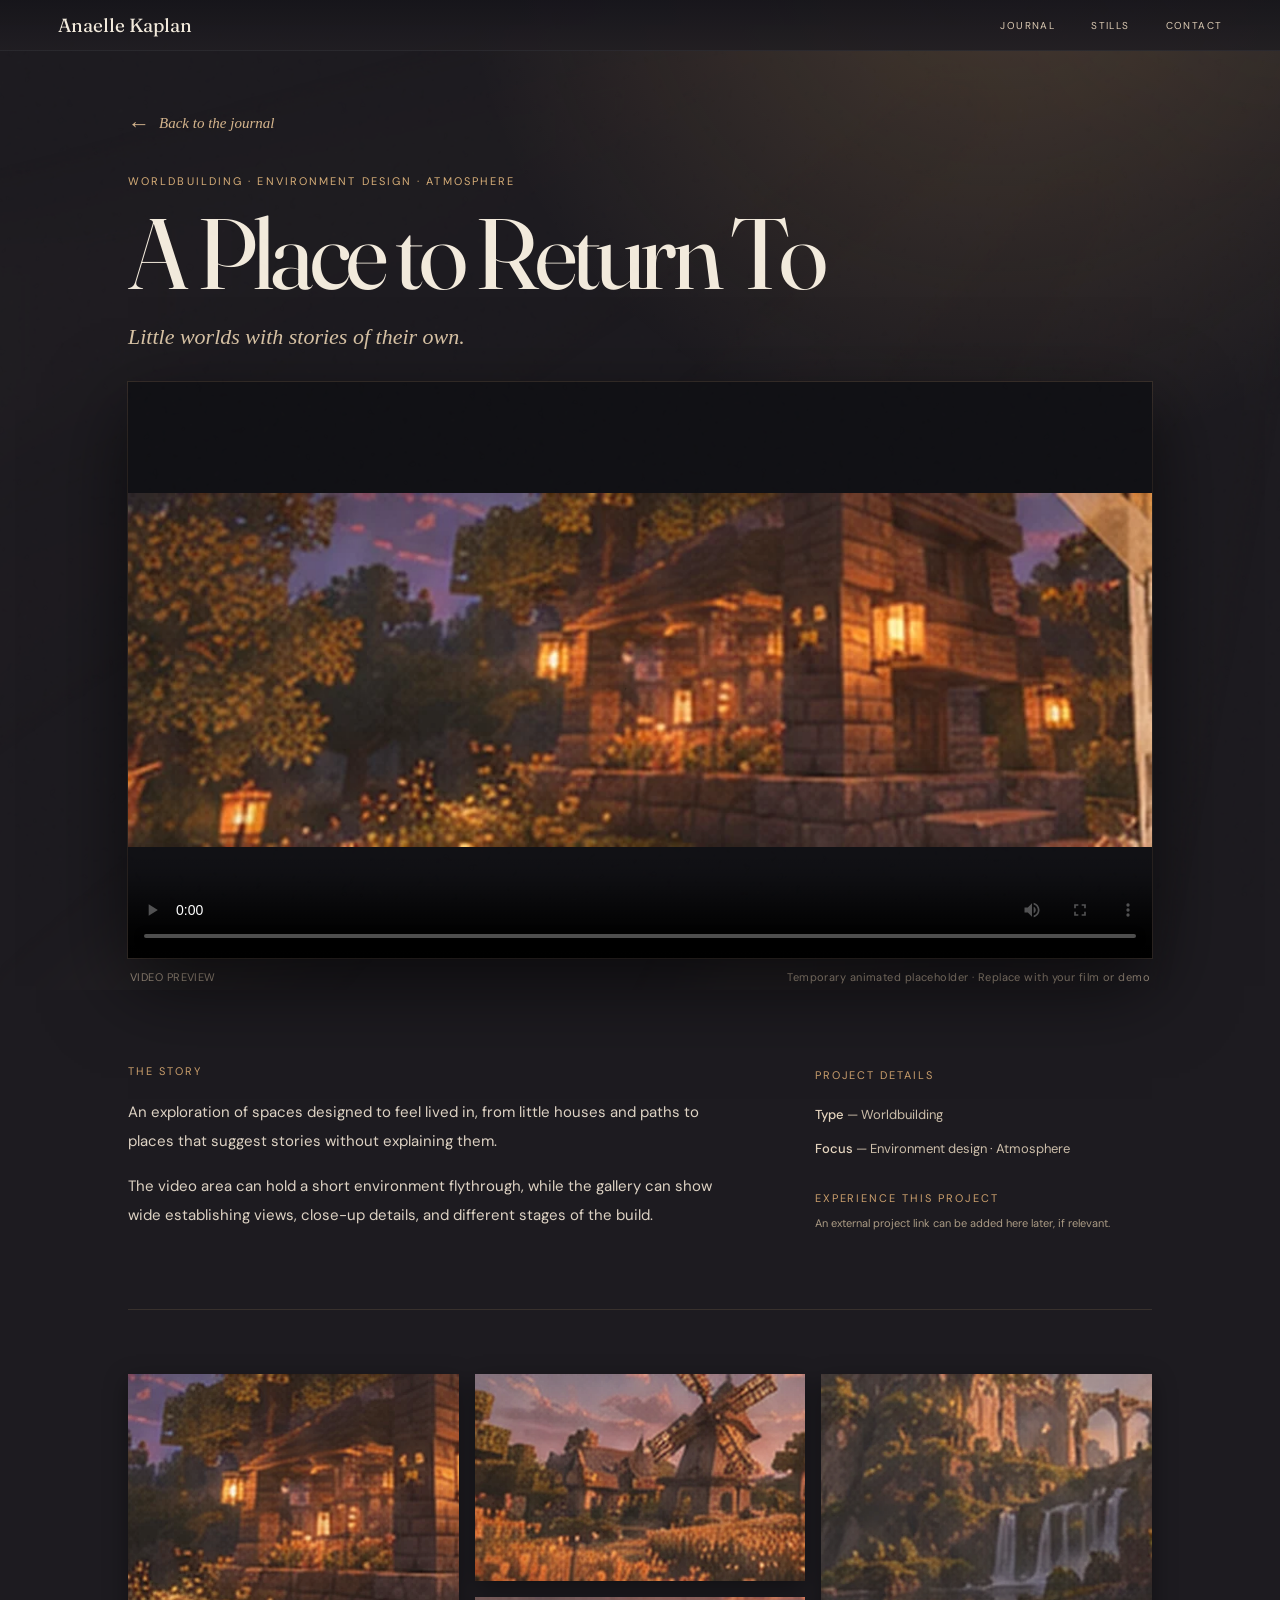
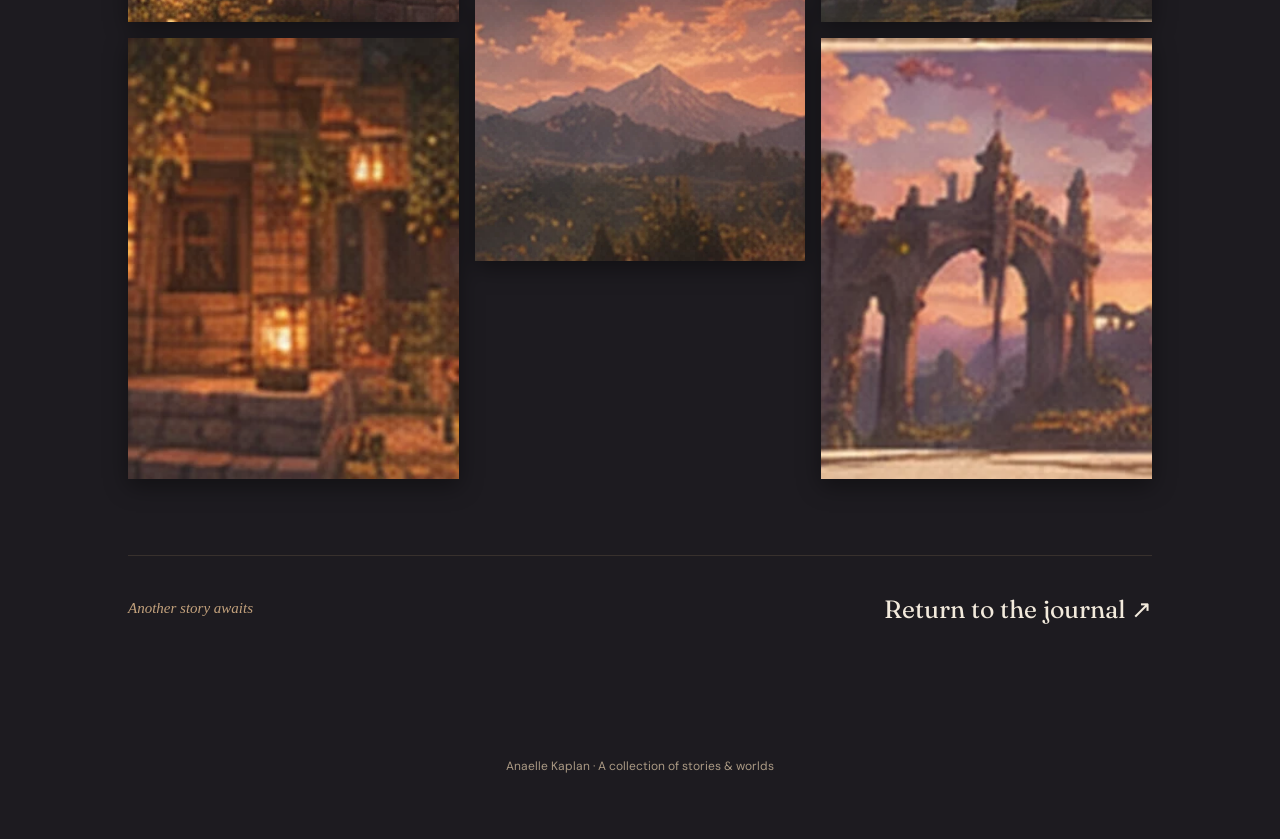
==== projects/a-place-to-return-to.html @ 109c337d "Add files via upload" ====
<!doctype html><html lang="en"><head><meta charset="utf-8"><meta name="viewport" content="width=device-width,initial-scale=1"><meta name="theme-color" content="#1d1b20"><title>A Place to Return To — Anaelle Kaplan</title><link rel="stylesheet" href="../project.css"></head>
<body><div class="light-layer" aria-hidden="true"></div><div class="grain" aria-hidden="true"></div>
<nav class="topnav" aria-label="Navigation"><a class="logo" href="../index.html#journal-a-place-to-return-to">Anaelle Kaplan</a><div class="topnav-links"><a href="../index.html#journal-a-place-to-return-to">Journal</a><a href="../index.html#stills">Stills</a><a href="../index.html#contact">Contact</a></div></nav>
<main class="wrapper"><a class="back" href="../index.html#journal-a-place-to-return-to"><span class="back-arrow">←</span> Back to the journal</a>
<header class="heading"><span class="category">Worldbuilding <span aria-hidden="true">·</span> Environment design · Atmosphere</span><h1>A Place to Return To</h1><p class="subtitle">Little worlds with stories of their own.</p></header>
<section aria-label="Project video"><div class="film-frame"><video controls playsinline preload="metadata" poster="../assets/cottage_game.webp" aria-label="Placeholder video preview for A Place to Return To"><source src="../videos/a-place-to-return-to.mp4" type="video/mp4">Your browser does not support HTML5 video.</video></div><div class="video-caption"><span>VIDEO PREVIEW</span><span>Temporary animated placeholder · Replace with your film or demo</span></div></section>
<section class="info-row"><div><span class="label">The story</span><div class="description"><p>An exploration of spaces designed to feel lived in, from little houses and paths to places that suggest stories without explaining them.</p><p>The video area can hold a short environment flythrough, while the gallery can show wide establishing views, close-up details, and different stages of the build.</p></div></div><aside class="notes"><span class="label">Project details</span><p><b>Type</b> — Worldbuilding</p><p><b>Focus</b> — Environment design · Atmosphere</p><span class="label" style="margin-top:30px;margin-bottom:8px">Experience this project</span><p class="example-note">An external project link can be added here later, if relevant.</p></aside></section>
<section class="gallery-section" aria-label="Project image gallery"><div class="gallery"><button type="button" data-lightbox aria-label="Expand image 1"><img src="../assets/cottage_game.webp" loading="lazy" decoding="async" alt="Placeholder gallery image 1 for A Place to Return To"></button><button type="button" data-lightbox aria-label="Expand image 2"><img src="../assets/world_cozy.webp" loading="lazy" decoding="async" alt="Placeholder gallery image 2 for A Place to Return To"></button><button type="button" data-lightbox aria-label="Expand image 3"><img src="../assets/world_minecraft.webp" loading="lazy" decoding="async" alt="Placeholder gallery image 3 for A Place to Return To"></button><button type="button" data-lightbox aria-label="Expand image 4"><img src="../assets/world_mountain.webp" loading="lazy" decoding="async" alt="Placeholder gallery image 4 for A Place to Return To"></button><button type="button" data-lightbox aria-label="Expand image 5"><img src="../assets/world_falls.webp" loading="lazy" decoding="async" alt="Placeholder gallery image 5 for A Place to Return To"></button><button type="button" data-lightbox aria-label="Expand image 6"><img src="../assets/fantasy_ruins.webp" loading="lazy" decoding="async" alt="Placeholder gallery image 6 for A Place to Return To"></button></div></section>
<div class="more"><span>Another story awaits</span><a href="../index.html#journal-a-place-to-return-to">Return to the journal ↗</a></div></main>
<footer class="footer">Anaelle Kaplan · A collection of stories & worlds</footer>
<div class="viewer" role="dialog" aria-modal="true" aria-label="Expanded gallery image"><button class="close" aria-label="Close image">Close ✕</button><img alt="Expanded gallery image"></div>
<script src="../project.js"></script></body></html>
---- project.css ----
@import url('https://fonts.googleapis.com/css2?family=DM+Sans:wght@400;500;600;700&family=Fraunces:opsz,wght,SOFT,WONK@9..144,400,0,1;9..144,500,0,1&display=swap');
:root{--bg:#1d1b20;--ink:#f2eadc;--dim:#cfc0ac;--gold:#f3c281;--warm:#d7ae78}
*,*::before,*::after{box-sizing:border-box} html{scroll-behavior:smooth}body{margin:0;background:var(--bg);color:var(--ink);font-family:'DM Sans',Arial,sans-serif;overflow-x:clip}
img{display:block;max-width:100%}button,a{font:inherit}a{color:inherit;text-decoration:none}button{cursor:pointer}:focus-visible{outline:3px solid var(--gold);outline-offset:3px}
/* Same background mood, without a repaint-heavy moving SVG. */
.light-layer{position:fixed;inset:0;z-index:0;pointer-events:none;background:radial-gradient(ellipse at 78% -6%,rgba(242,183,111,.19),transparent 38%)}
.light-layer::before{content:'';position:absolute;inset:-10%;background:url('../assets/light_rays.webp') 68% top/cover no-repeat;opacity:.115;mix-blend-mode:screen}
.grain{position:fixed;inset:0;z-index:3;pointer-events:none;opacity:.042;background-image:url("data:image/svg+xml,%3Csvg viewBox='0 0 150 150' xmlns='http://www.w3.org/2000/svg'%3E%3Cfilter id='f'%3E%3CfeTurbulence type='fractalNoise' baseFrequency='.7' numOctaves='2'/%3E%3C/filter%3E%3Crect width='150' height='150' filter='url(%23f)' opacity='.22'/%3E%3C/svg%3E")}
.topnav{position:sticky;top:0;z-index:30;display:flex;justify-content:space-between;align-items:center;gap:16px;padding:13px clamp(20px,4.5vw,72px);background:linear-gradient(180deg,#16151be9,#211e22e8);border-bottom:1px solid #ffffff15}
.logo{font-family:Fraunces,Georgia,serif;font-size:19px;white-space:nowrap}.topnav-links{display:flex;align-items:center;gap:clamp(13px,3vw,36px);color:#dccbb4;font-size:10px;letter-spacing:.14em;text-transform:uppercase}.topnav-links a:hover,.logo:hover{color:var(--gold)}
.wrapper{position:relative;z-index:1;max-width:1080px;margin:0 auto;padding:clamp(36px,5vw,72px) 28px 104px}
.back{display:inline-flex;align-items:center;gap:9px;font-family:Georgia,serif;font-style:italic;color:#d5b58d;font-size:15px;margin-bottom:42px}.back:hover{color:#ffe0b1}.back-arrow{font-style:normal;font-size:22px;line-height:.7}
.heading{margin:0 0 29px}.category{display:block;font-size:11px;letter-spacing:.19em;text-transform:uppercase;color:var(--warm);margin-bottom:16px}
h1,h2,h3{font-family:Fraunces,Georgia,serif;font-weight:400}h1{font-size:clamp(56px,8vw,100px);line-height:.99;letter-spacing:-.047em;margin:0 0 17px} .subtitle{font-family:Georgia,serif;color:#d9c4a6;font-size:clamp(17px,2.1vw,22px);font-style:italic;margin:0;line-height:1.5}
/* The film is the hero: clean 16:9 player with subtle warm frame. */
.film-frame{position:relative;background:#131216;box-shadow:0 28px 76px #0009,0 0 0 1px #e4b57b22;overflow:hidden;aspect-ratio:16 / 9}
.film-frame video{display:block;width:100%;height:100%;object-fit:contain;background:#111115}
.video-caption{display:flex;justify-content:space-between;gap:15px;flex-wrap:wrap;color:#a99a89;font-size:11px;letter-spacing:.04em;margin:12px 2px 0}
.info-row{display:grid;grid-template-columns:minmax(0,1.15fr) minmax(210px,.65fr);gap:clamp(26px,7vw,95px);padding:clamp(52px,7vw,80px) 0 62px;align-items:start;border-bottom:1px solid #dbb17b25}
.label{font-size:11px;letter-spacing:.18em;text-transform:uppercase;color:#cb9f6c;display:block;margin-bottom:20px}
.description{color:#ddd2c3;font-size:15px;line-height:1.93;max-width:610px}.description p{margin:0 0 16px}
.notes{padding:2px 0;color:#cbbda9;font-size:13px;line-height:1.65}.notes b{color:#e4d4be;font-weight:500}.notes p{margin:0 0 12px}
.external-link{display:inline-flex;align-items:center;gap:11px;margin-top:16px;color:#f4dbb5;padding-bottom:8px;border-bottom:1px solid #c69e704d;font-family:Fraunces,Georgia,serif;font-size:17px;transition:color .2s}.external-link:hover{color:#fff0d8}.external-link svg{width:16px;height:16px;stroke:currentColor}.example-note{display:block;color:#ab9b84;font-size:11px;line-height:1.6;margin-top:11px}
.gallery-section{padding:64px 0 28px}.gallery-section h2{font-size:clamp(40px,5.2vw,60px);margin:0 0 29px;letter-spacing:-.02em}.gallery{columns:3;column-gap:16px}.gallery button{display:block;position:relative;margin:0 0 16px;padding:0;width:100%;border:0;background:#27252a;break-inside:avoid;overflow:hidden;cursor:zoom-in;box-shadow:0 7px 22px #0006}.gallery img{width:100%;height:auto;object-fit:cover;transition:transform .35s,filter .35s;filter:saturate(.9)}.gallery button:hover img{transform:scale(1.025);filter:saturate(1.08)}.gallery button:nth-child(4n+1) img{aspect-ratio:4/3}.gallery button:nth-child(4n+2) img{aspect-ratio:3/4}.gallery button:nth-child(4n+3) img{aspect-ratio:16/10}.gallery button:nth-child(4n) img{aspect-ratio:5/4}
.more{padding-top:38px;display:flex;align-items:center;justify-content:space-between;gap:30px;border-top:1px solid #dbb17b25;margin-top:48px}.more span{font-family:Georgia,serif;font-style:italic;color:#c2a17c;font-size:15px}.more a{font-family:Fraunces,Georgia,serif;font-size:25px}.more a:hover{color:var(--gold)}
.footer{position:relative;z-index:1;text-align:center;padding:30px 22px 65px;color:#ab9a84;font-size:12px}
.viewer{position:fixed;inset:0;z-index:100;display:none;align-items:center;justify-content:center;background:#101014ed;padding:24px}.viewer.open{display:flex}.viewer img{display:block;max-width:min(1100px,94vw);max-height:90vh;object-fit:contain;box-shadow:0 20px 60px #0009}.viewer .close{position:absolute;right:24px;top:16px;color:#f5e7d3;background:#322c2a9c;border:1px solid #e9d3b331;border-radius:99px;padding:8px 13px}
@media(max-width:800px){.info-row{grid-template-columns:1fr;gap:16px}.gallery{columns:2}.topnav-links{gap:14px}.wrapper{padding:32px 18px 72px}.back{margin-bottom:28px}.more{flex-direction:column;align-items:start}.category{margin-bottom:13px}}
@media(max-width:480px){.gallery{columns:2;column-gap:10px}.gallery button{margin-bottom:10px}.topnav-links a:nth-child(2){display:none}.logo{font-size:16px}h1{font-size:49px}.film-frame{margin:0 -8px}.video-caption{font-size:10px}.gallery-section{padding-top:52px}}
@media(prefers-reduced-motion:reduce){html{scroll-behavior:auto}.gallery img{transition:none}}
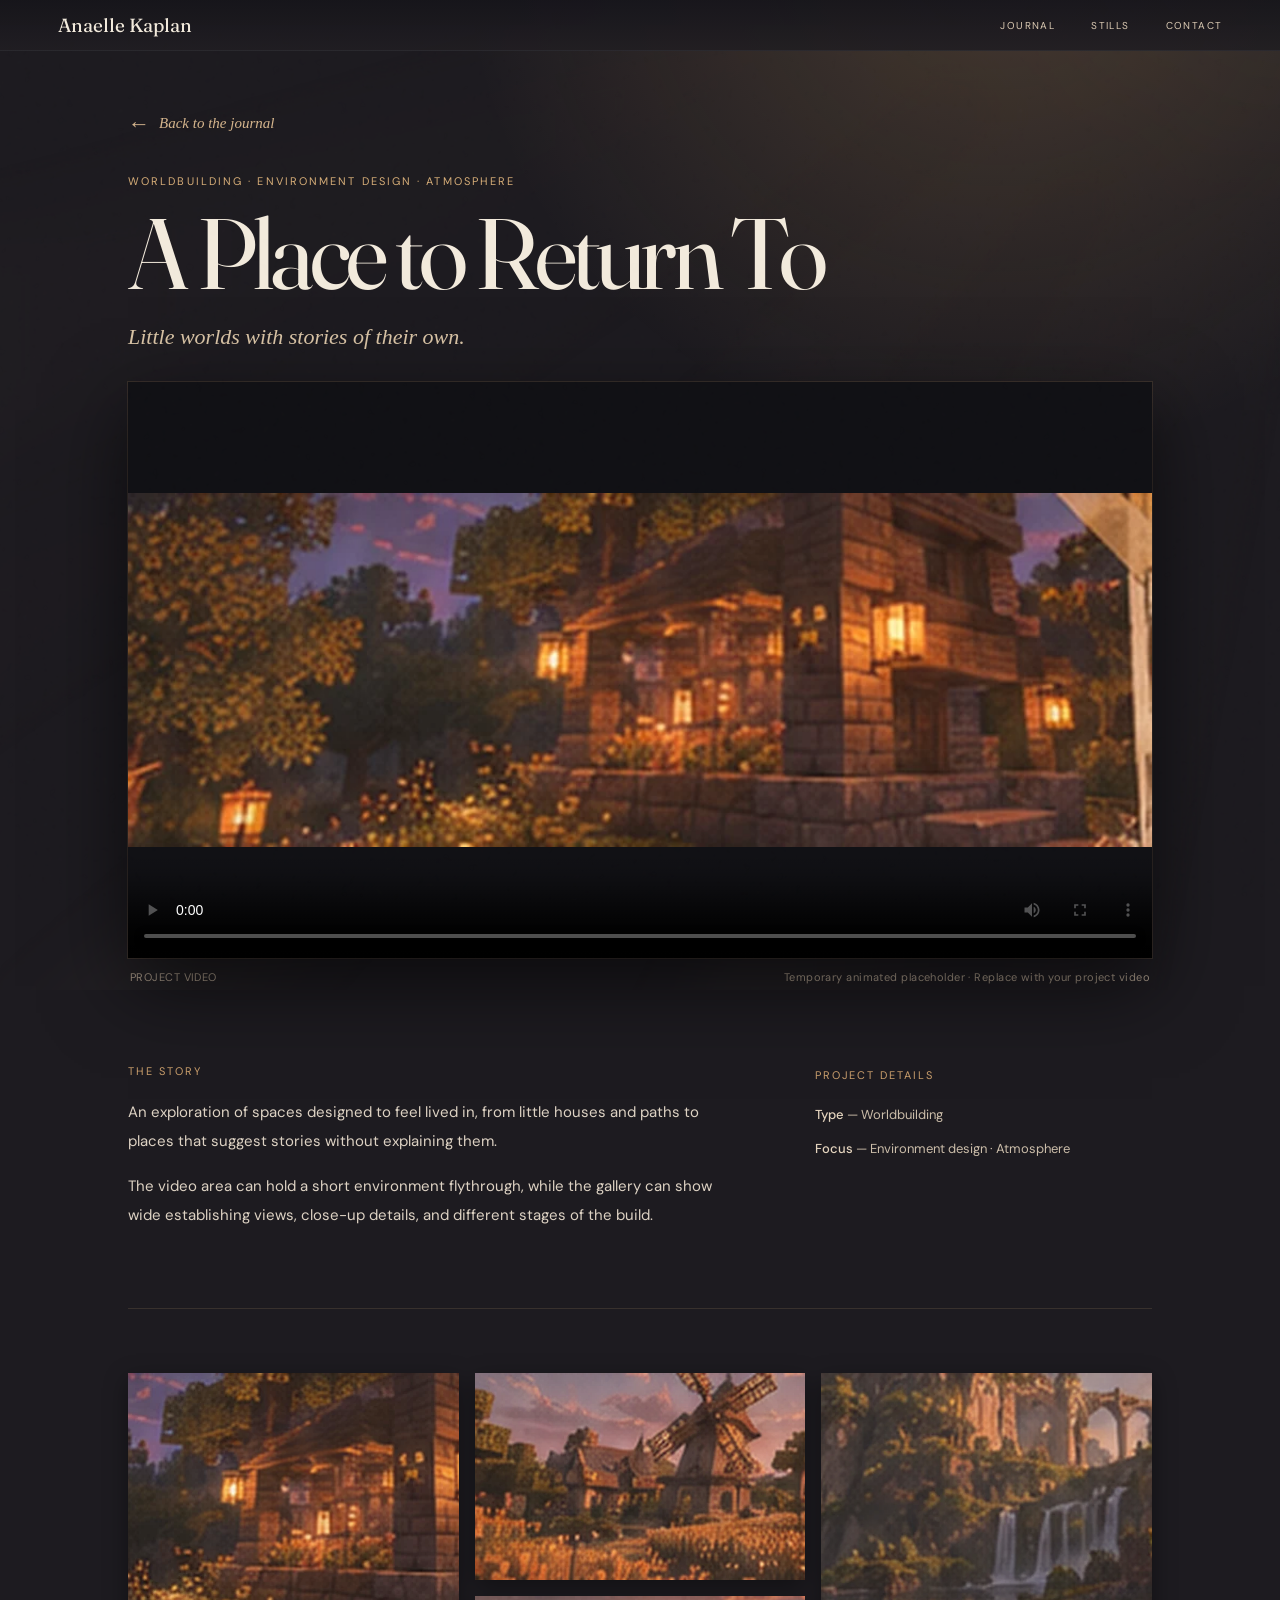
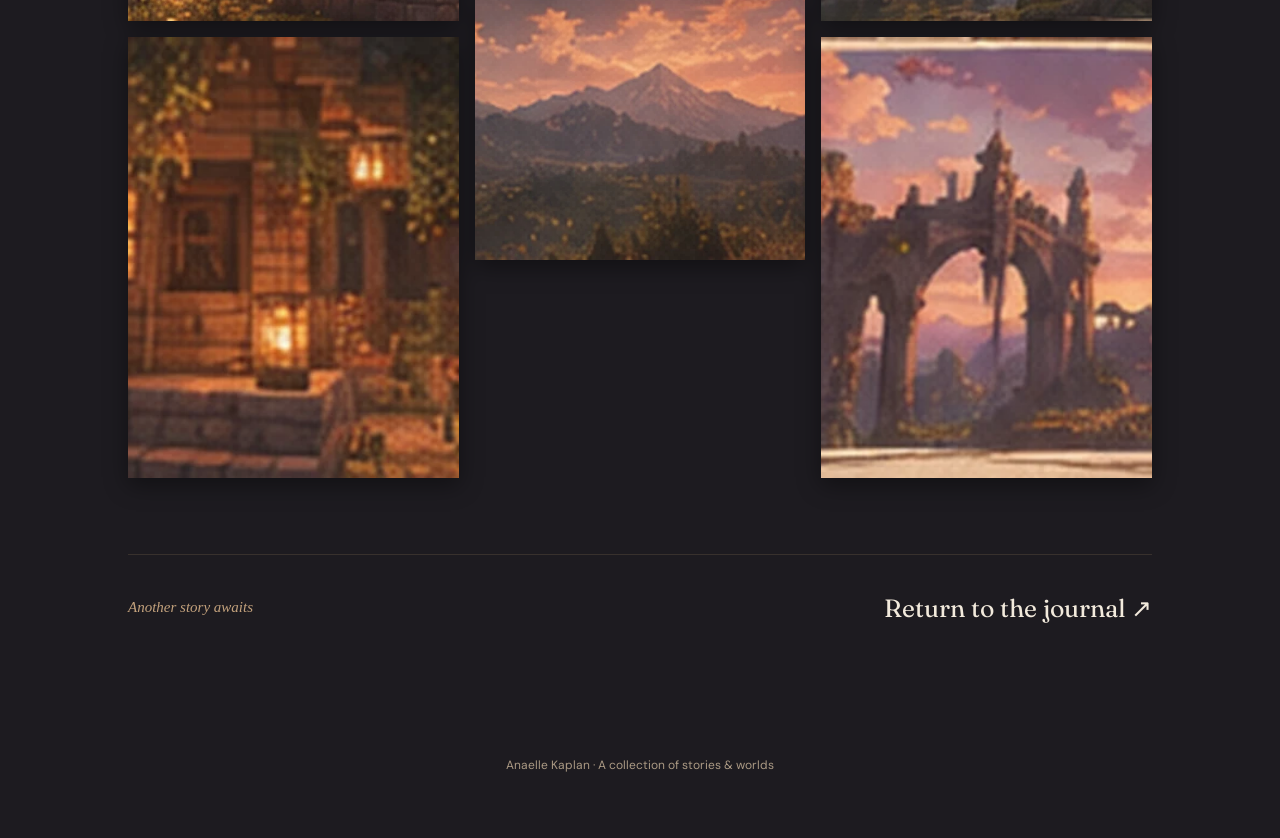
==== commit ec77df64: "Add files via upload" ====
--- a/projects/a-place-to-return-to.html
+++ b/projects/a-place-to-return-to.html
@@ -1,12 +1,12 @@
 <!doctype html><html lang="en"><head><meta charset="utf-8"><meta name="viewport" content="width=device-width,initial-scale=1"><meta name="theme-color" content="#1d1b20"><title>A Place to Return To — Anaelle Kaplan</title><link rel="stylesheet" href="../project.css"></head>
-<body><div class="light-layer" aria-hidden="true"></div><div class="grain" aria-hidden="true"></div>
+<body data-project-slug="a-place-to-return-to"><div class="light-layer" aria-hidden="true"></div><div class="grain" aria-hidden="true"></div>
 <nav class="topnav" aria-label="Navigation"><a class="logo" href="../index.html#journal-a-place-to-return-to">Anaelle Kaplan</a><div class="topnav-links"><a href="../index.html#journal-a-place-to-return-to">Journal</a><a href="../index.html#stills">Stills</a><a href="../index.html#contact">Contact</a></div></nav>
 <main class="wrapper"><a class="back" href="../index.html#journal-a-place-to-return-to"><span class="back-arrow">←</span> Back to the journal</a>
 <header class="heading"><span class="category">Worldbuilding <span aria-hidden="true">·</span> Environment design · Atmosphere</span><h1>A Place to Return To</h1><p class="subtitle">Little worlds with stories of their own.</p></header>
 <section aria-label="Project video"><div class="film-frame"><video controls playsinline preload="metadata" poster="../assets/cottage_game.webp" aria-label="Placeholder video preview for A Place to Return To"><source src="../videos/a-place-to-return-to.mp4" type="video/mp4">Your browser does not support HTML5 video.</video></div><div class="video-caption"><span>VIDEO PREVIEW</span><span>Temporary animated placeholder · Replace with your film or demo</span></div></section>
-<section class="info-row"><div><span class="label">The story</span><div class="description"><p>An exploration of spaces designed to feel lived in, from little houses and paths to places that suggest stories without explaining them.</p><p>The video area can hold a short environment flythrough, while the gallery can show wide establishing views, close-up details, and different stages of the build.</p></div></div><aside class="notes"><span class="label">Project details</span><p><b>Type</b> — Worldbuilding</p><p><b>Focus</b> — Environment design · Atmosphere</p><span class="label" style="margin-top:30px;margin-bottom:8px">Experience this project</span><p class="example-note">An external project link can be added here later, if relevant.</p></aside></section>
+<section class="info-row"><div><span class="label">The story</span><div class="description"><p>An exploration of spaces designed to feel lived in, from little houses and paths to places that suggest stories without explaining them.</p><p>The video area can hold a short environment flythrough, while the gallery can show wide establishing views, close-up details, and different stages of the build.</p></div></div><aside class="notes"><span class="label">Project details</span><p><b>Type</b> — Worldbuilding</p><p><b>Focus</b> — Environment design · Atmosphere</p><span class="label" hidden style="margin-top:30px;margin-bottom:8px">Experience this project</span><p class="example-note">An external project link can be added here later, if relevant.</p></aside></section>
 <section class="gallery-section" aria-label="Project image gallery"><div class="gallery"><button type="button" data-lightbox aria-label="Expand image 1"><img src="../assets/cottage_game.webp" loading="lazy" decoding="async" alt="Placeholder gallery image 1 for A Place to Return To"></button><button type="button" data-lightbox aria-label="Expand image 2"><img src="../assets/world_cozy.webp" loading="lazy" decoding="async" alt="Placeholder gallery image 2 for A Place to Return To"></button><button type="button" data-lightbox aria-label="Expand image 3"><img src="../assets/world_minecraft.webp" loading="lazy" decoding="async" alt="Placeholder gallery image 3 for A Place to Return To"></button><button type="button" data-lightbox aria-label="Expand image 4"><img src="../assets/world_mountain.webp" loading="lazy" decoding="async" alt="Placeholder gallery image 4 for A Place to Return To"></button><button type="button" data-lightbox aria-label="Expand image 5"><img src="../assets/world_falls.webp" loading="lazy" decoding="async" alt="Placeholder gallery image 5 for A Place to Return To"></button><button type="button" data-lightbox aria-label="Expand image 6"><img src="../assets/fantasy_ruins.webp" loading="lazy" decoding="async" alt="Placeholder gallery image 6 for A Place to Return To"></button></div></section>
 <div class="more"><span>Another story awaits</span><a href="../index.html#journal-a-place-to-return-to">Return to the journal ↗</a></div></main>
 <footer class="footer">Anaelle Kaplan · A collection of stories & worlds</footer>
 <div class="viewer" role="dialog" aria-modal="true" aria-label="Expanded gallery image"><button class="close" aria-label="Close image">Close ✕</button><img alt="Expanded gallery image"></div>
-<script src="../project.js"></script></body></html>+<script src="../project.js"></script><script src="../project-content.js" defer></script></body></html>
--- a/project.css
+++ b/project.css
@@ -28,3 +28,9 @@
 @media(max-width:800px){.info-row{grid-template-columns:1fr;gap:16px}.gallery{columns:2}.topnav-links{gap:14px}.wrapper{padding:32px 18px 72px}.back{margin-bottom:28px}.more{flex-direction:column;align-items:start}.category{margin-bottom:13px}}
 @media(max-width:480px){.gallery{columns:2;column-gap:10px}.gallery button{margin-bottom:10px}.topnav-links a:nth-child(2){display:none}.logo{font-size:16px}h1{font-size:49px}.film-frame{margin:0 -8px}.video-caption{font-size:10px}.gallery-section{padding-top:52px}}
 @media(prefers-reduced-motion:reduce){html{scroll-behavior:auto}.gallery img{transition:none}}
+
+/* Optional hosted-video embed, same cinematic frame as the MP4 player. */
+.film-frame iframe{display:block;width:100%;height:100%;border:0}
+.film-frame .empty-video{display:flex;align-items:center;justify-content:center;height:100%;color:#c3a57d;font-family:Georgia,serif;font-style:italic;text-align:center;padding:18px}
+
+[hidden]{display:none!important}
